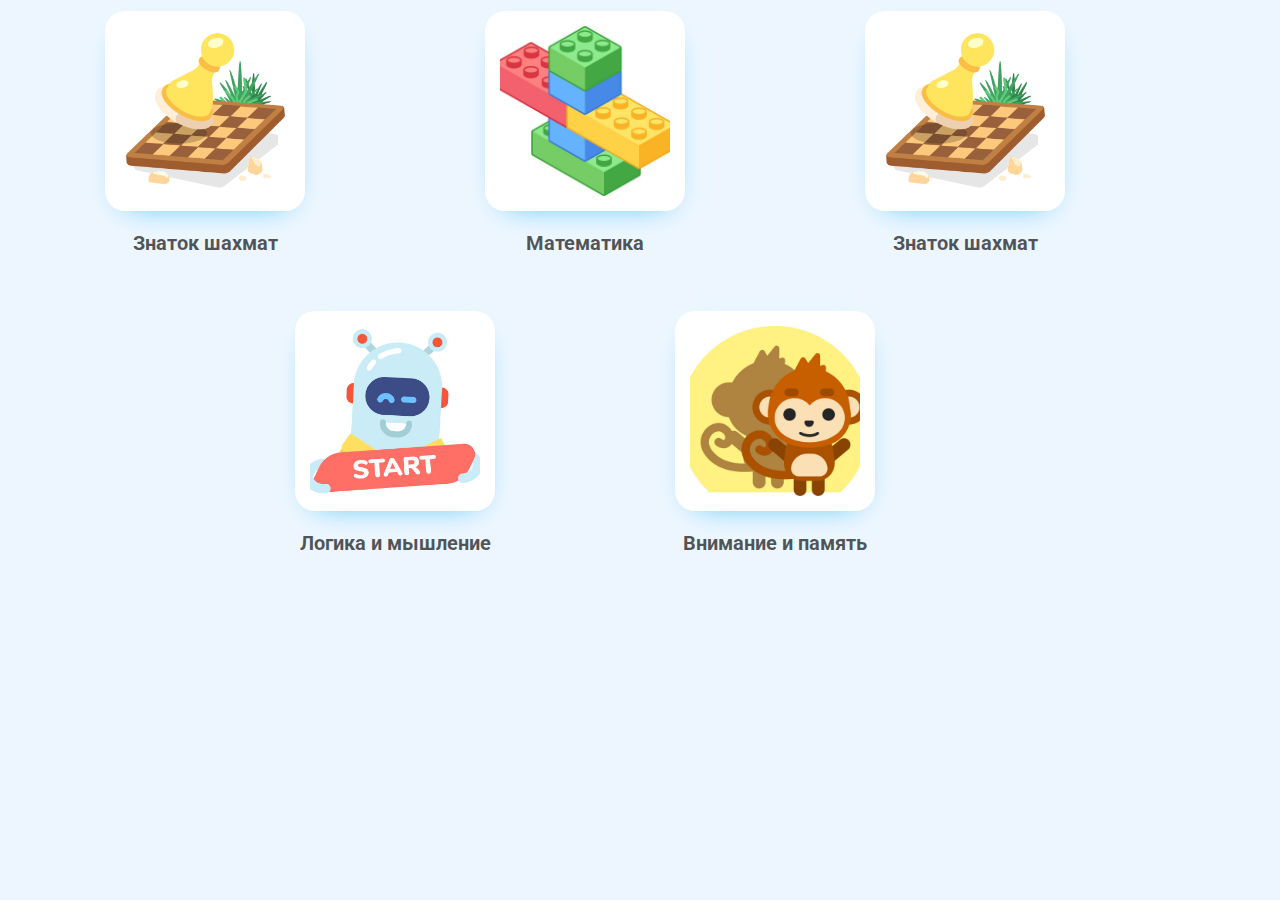
==== index.html @ 14dc2e60 "games-list-logic" ====
<!DOCTYPE html>
<html lang="en">

<head>
    <meta charset="UTF-8">
    <meta http-equiv="X-UA-Compatible" content="IE=edge">
    <meta name="viewport" content="width=device-width, initial-scale=1.0">
    <title>IQ'ша</title>
    <link rel="stylesheet" href="./src/styles/style.css">
    <link rel="preconnect" href="https://fonts.googleapis.com">
    <link rel="preconnect" href="https://fonts.gstatic.com" crossorigin>
    <link href="https://fonts.googleapis.com/css2?family=Roboto:wght@300;400;700&display=swap" rel="stylesheet">
</head>

<body>
    <header class="header">
        <div class="wrapper">
            <div class="header-content">
                <div class="header-list">
                    <div class="header-list-item">
                        <a href="#">
                            <div class="header-list-item-content">
                                <div class="header-list-item-img">
                                    <img src="./chess/MkHAmnYuhotzMc91WydqA7dkFrVPO3KoclrIJX2O.png" alt="">
                                </div>
                                <div class="header-list-item-title">
                                    Знаток шахмат
                                </div>
                            </div>
                        </a>
                    </div>
                    <div class="header-list-item">
                        <a href="#">
                            <div class="header-list-item-content">
                                <div class="header-list-item-img">
                                    <img src="./math/otE5KPA6uuS2U9Ks4qAifuoIeRje4vvcgsg7XMkP.png" alt="asasdasdassd">
                                </div>
                                <div class="header-list-item-title">
                                    Математика
                                </div>
                            </div>
                        </a>
                    </div>
                    <div class="header-list-item">
                        <a href="#">
                            <div class="header-list-item-content">
                                <div class="header-list-item-img">
                                    <img src="./chess/MkHAmnYuhotzMc91WydqA7dkFrVPO3KoclrIJX2O.png" alt="asdassda">
                                </div>
                                <div class="header-list-item-title">
                                    Знаток шахмат
                                </div>
                            </div>
                        </a>
                    </div>
                    <div class="header-list-item">
                        <a href="./logic/logic.html">
                            <div class="header-list-item-content">
                                <div class="header-list-item-img">
                                    <img src="./logic/GHvXdwIBcPHyWldBh30nD2NIfNE58OtBVud7Tiaq.png.jpg" alt="">
                                </div>
                                <div class="header-list-item-title">
                                    Логика и мышление
                                </div>
                            </div>
                        </a>
                    </div>
                    <div class="header-list-item">
                        <a href="#">
                            <div class="header-list-item-content">
                                <div class="header-list-item-img">
                                    <img src="./memory/LJumYThEFNczdFb3fp2GxxtewSzZea7lzXeXkOJg.svg.jpg" alt="">
                                </div>
                                <div class="header-list-item-title">
                                    Внимание и память
                                </div>
                            </div>
                        </a>
                    </div>
                </div>
            </div>
        </div>
        </div>
    </header>

    <script src="./src/scripts/index.js"></script>
</body>

</html>
---- src/styles/style.css ----
* {
    font-family: 'Roboto', sans-serif;
    box-sizing: border-box;
    transition: all .3s;
}

body {
    background: #edf6ff;
}


a {
    padding: 0;
    margin: 0;
    text-decoration: none;
    color: #FFFFFF;
}

img {
    width: 100%;
    object-fit: cover;
}

.wrapper-title {
    max-width: 1500px;
    margin: 0 auto;
    padding: 0 15px;
}


.wrapper {
    max-width: 1150px;
    margin: 0 auto;
    padding: 0 15px;
}

.header-list {
    display: grid;
    grid-template-columns: repeat(12, 1fr);
    column-gap: 20px;
    row-gap: 50px;

}

.header-list-item {
    max-width: 250px;
    grid-column: span 4;
}

.header-list-item-img {
    padding: 15px;
    border-radius: 20px;
    border-radius: 20px;
    background: #FFFFFF;
    box-shadow: 1px 10px 30px -20px rgb(6, 175, 236);
}


.header-list-item-img {
    max-width: 200px;
    max-height: 200px;

}
.header-list-item-img:hover {
    transform: translateY(-5px);
}

.header-list-item-img img {
    height: 170px;
    width: 170px;
}

.header-list-item-title {
    color: rgba(0, 0, 0, 0.66);
    font-size: 20px;
    text-align: center;
    font-weight: 700;
}

.header-list-item-content {
    height: 250px;
    display: flex;
    align-items: center;
    justify-content: center;
    flex-direction: column;
    gap: 20px;
}

.header-list-item:nth-child(4) {
    grid-column: 3/6;
}


.header-list-item:nth-child(5) {
    grid-column: 7/12;
}
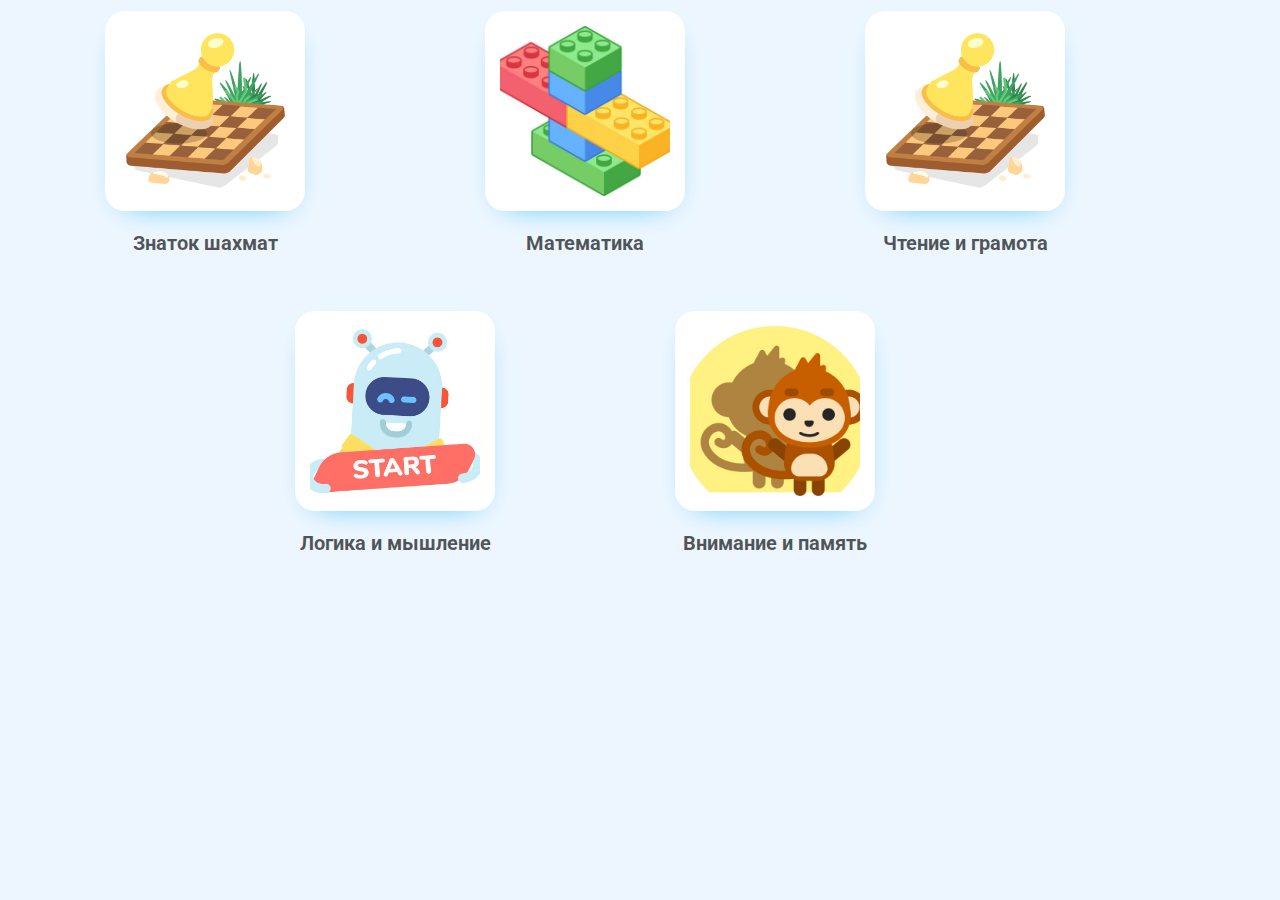
==== commit c00c666a: "Merge pull request #7 from wdfwwkkee/reading" ====
--- a/index.html
+++ b/index.html
@@ -30,7 +30,7 @@
                         </a>
                     </div>
                     <div class="header-list-item">
-                        <a href="#">
+                        <a href="./math/math.html">
                             <div class="header-list-item-content">
                                 <div class="header-list-item-img">
                                     <img src="./math/otE5KPA6uuS2U9Ks4qAifuoIeRje4vvcgsg7XMkP.png" alt="asasdasdassd">
@@ -42,13 +42,13 @@
                         </a>
                     </div>
                     <div class="header-list-item">
-                        <a href="#">
+                        <a href="./reading/reading.html">
                             <div class="header-list-item-content">
                                 <div class="header-list-item-img">
                                     <img src="./chess/MkHAmnYuhotzMc91WydqA7dkFrVPO3KoclrIJX2O.png" alt="asdassda">
                                 </div>
                                 <div class="header-list-item-title">
-                                    Знаток шахмат
+                                   Чтение и грамота
                                 </div>
                             </div>
                         </a>
@@ -66,7 +66,7 @@
                         </a>
                     </div>
                     <div class="header-list-item">
-                        <a href="#">
+                        <a href="./memory/memory.html">
                             <div class="header-list-item-content">
                                 <div class="header-list-item-img">
                                     <img src="./memory/LJumYThEFNczdFb3fp2GxxtewSzZea7lzXeXkOJg.svg.jpg" alt="">
--- a/src/styles/style.css
+++ b/src/styles/style.css
@@ -50,7 +50,6 @@
 .header-list-item-img {
     padding: 15px;
     border-radius: 20px;
-    border-radius: 20px;
     background: #FFFFFF;
     box-shadow: 1px 10px 30px -20px rgb(6, 175, 236);
 }
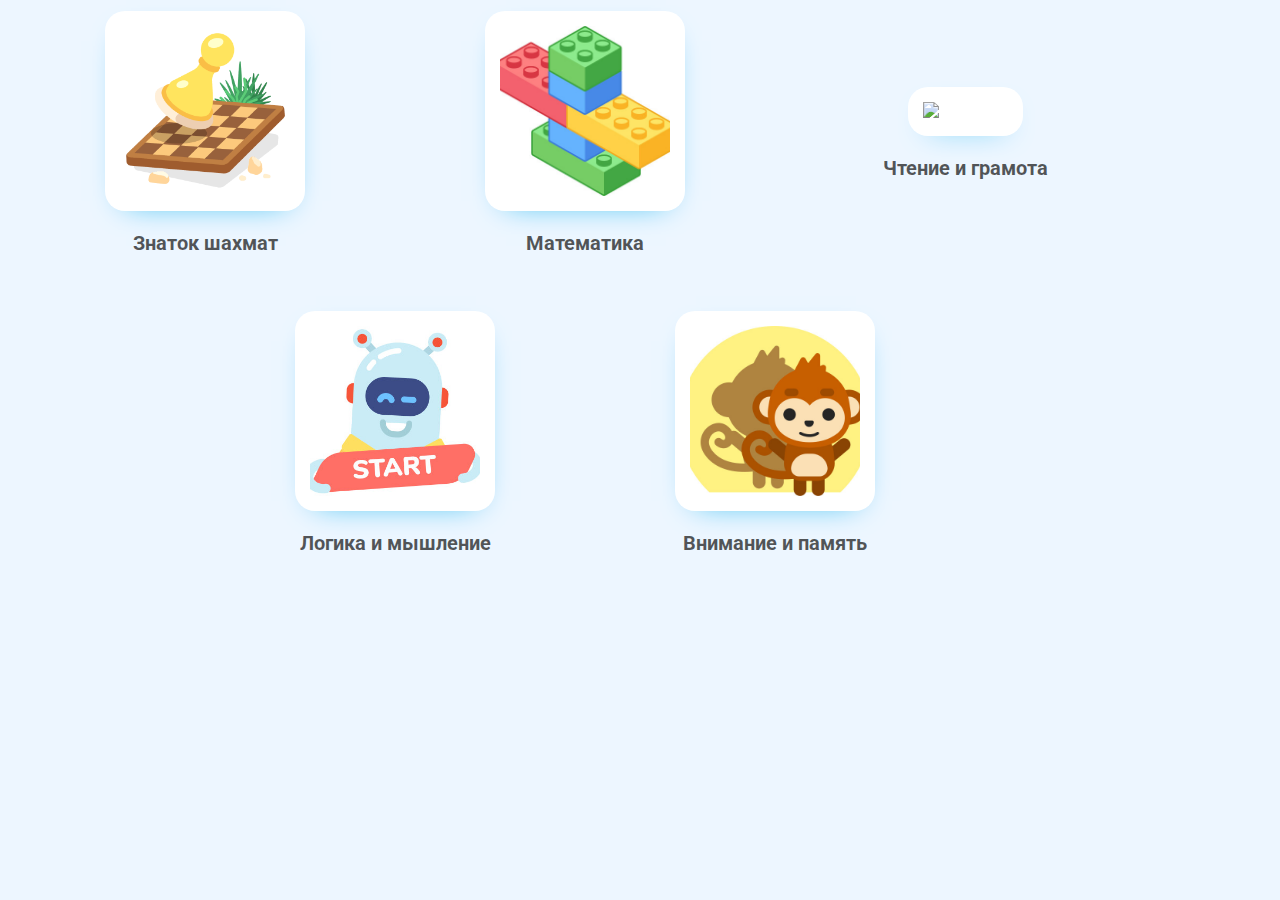
==== commit 521a8883: "Merge pull request #8 from wdfwwkkee/new_chess" ====
--- a/index.html
+++ b/index.html
@@ -18,7 +18,7 @@
             <div class="header-content">
                 <div class="header-list">
                     <div class="header-list-item">
-                        <a href="#">
+                        <a href="./chess/chess.html">
                             <div class="header-list-item-content">
                                 <div class="header-list-item-img">
                                     <img src="./chess/MkHAmnYuhotzMc91WydqA7dkFrVPO3KoclrIJX2O.png" alt="">
@@ -45,7 +45,7 @@
                         <a href="./reading/reading.html">
                             <div class="header-list-item-content">
                                 <div class="header-list-item-img">
-                                    <img src="./chess/MkHAmnYuhotzMc91WydqA7dkFrVPO3KoclrIJX2O.png" alt="asdassda">
+                                    <img src="https://s3.logiclike.com/s3/logic-training/converted/jpg/files/l8KwWHtu3br3Za9aaaSUbhc4pgtxPXWTlYcBmAkS.svg.jpg" alt="asdassda">
                                 </div>
                                 <div class="header-list-item-title">
                                    Чтение и грамота
